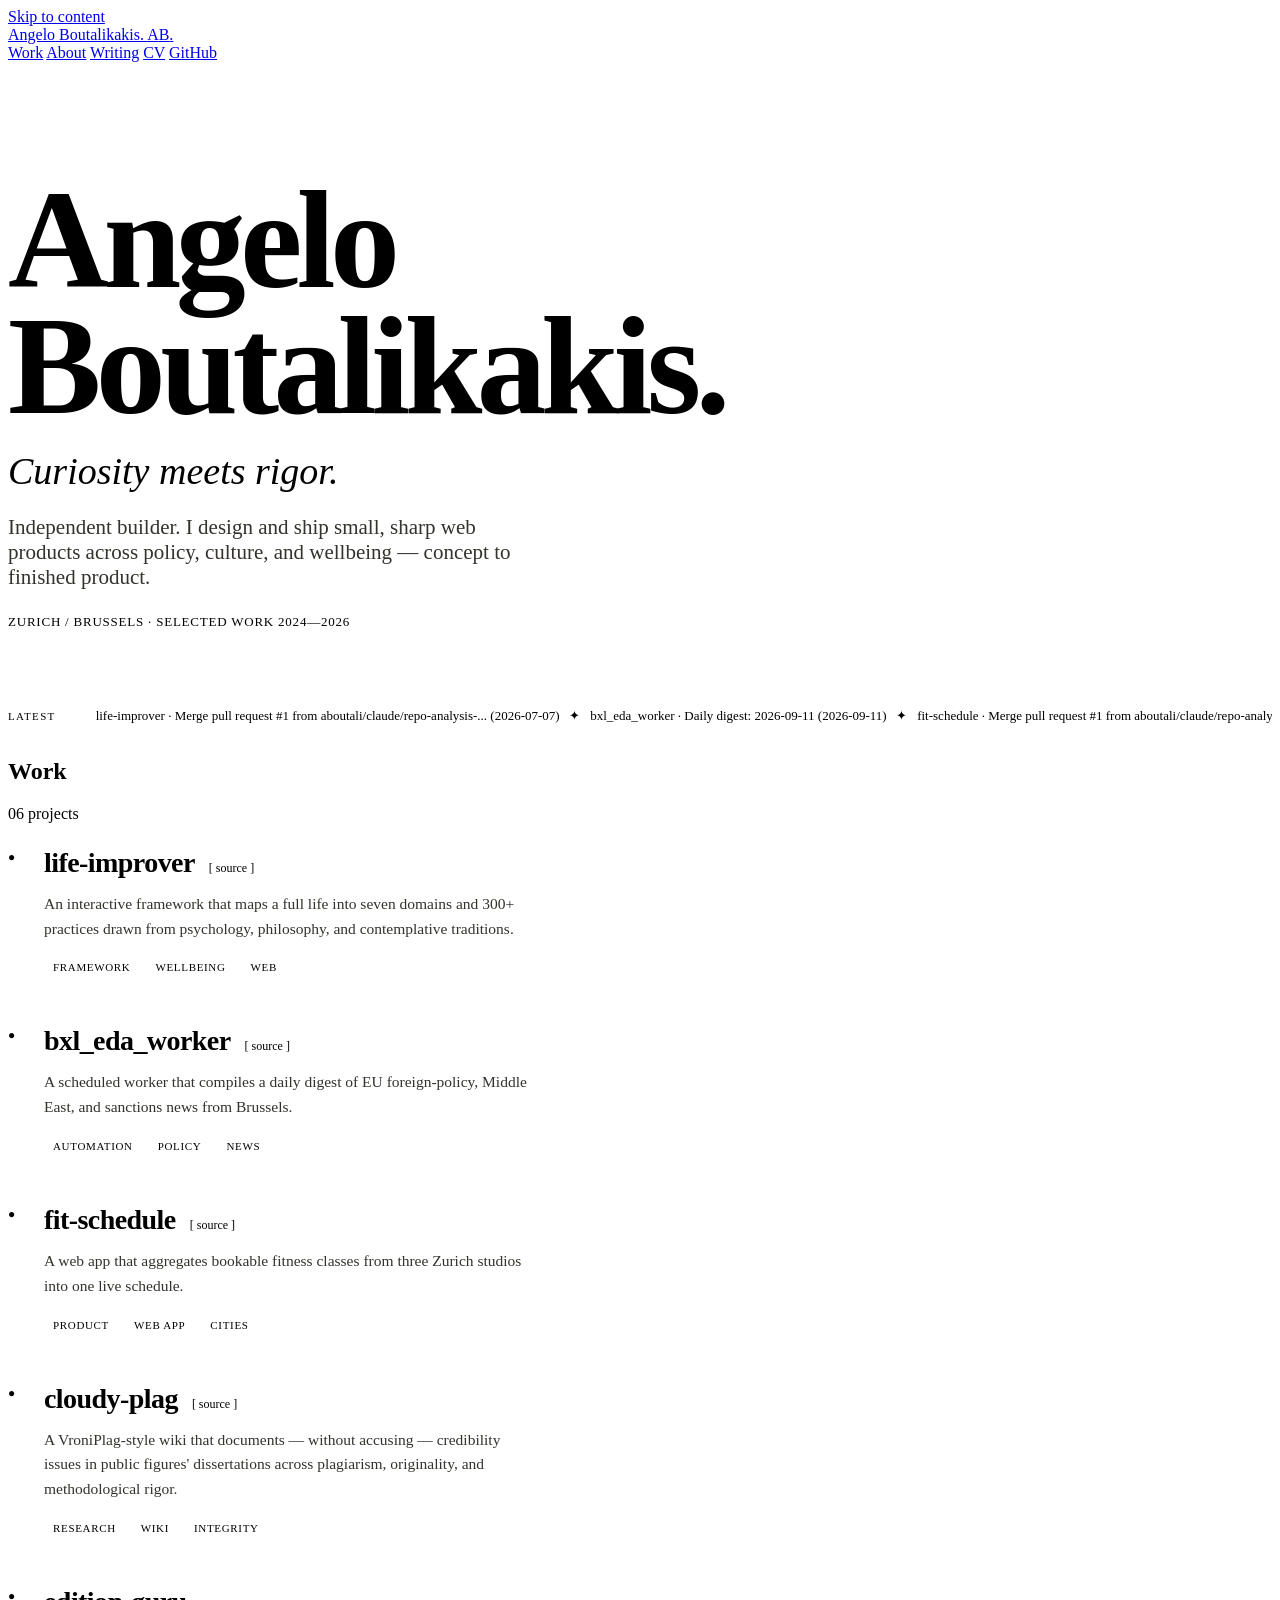
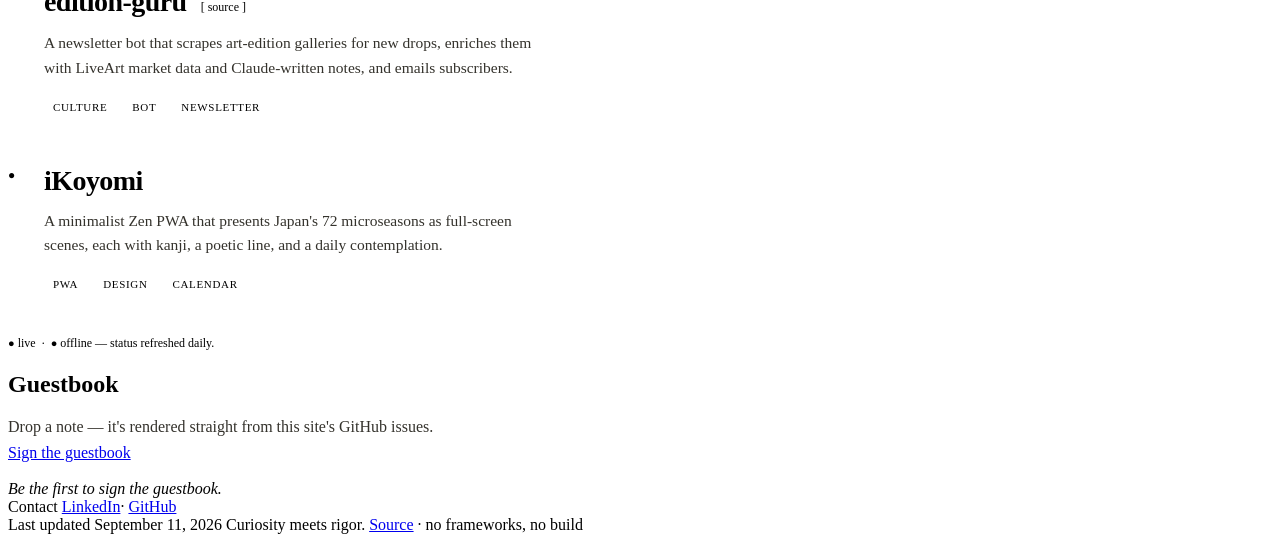
==== index.html @ 3f64f79b "Refresh index (status, activity, guestbook)" ====
<!DOCTYPE html>
<html lang="en">
<head>
  <meta charset="utf-8">
  <meta name="viewport" content="width=device-width, initial-scale=1">
  <title>Angelo Boutalikakis — Curiosity meets rigor</title>
  <meta name="description" content="Angelo Boutalikakis — independent builder. Curiosity meets rigor: small, sharp web products across policy, culture, and wellbeing.">

  <!-- favicons / icons -->
  <link rel="icon" type="image/png" sizes="32x32" href="/brand/assets/favicon-32.png">
  <link rel="icon" type="image/png" sizes="16x16" href="/brand/assets/favicon-16.png">
  <link rel="apple-touch-icon" sizes="180x180" href="/brand/assets/apple-touch-icon.png">

  <!-- social card -->
  <meta property="og:type" content="website">
  <meta property="og:url" content="https://aboutali.github.io/">
  <meta property="og:title" content="Angelo Boutalikakis — Curiosity meets rigor">
  <meta property="og:description" content="Independent builder. Small, sharp web products across policy, culture, and wellbeing.">
  <meta property="og:image" content="https://aboutali.github.io/brand/assets/og-image.png">
  <meta name="twitter:card" content="summary_large_image">

  <!-- type: Archivo (Akzidenz-style grotesque) + Newsreader + JetBrains Mono -->
  <link rel="preconnect" href="https://fonts.googleapis.com">
  <link rel="preconnect" href="https://fonts.gstatic.com" crossorigin>
  <link href="https://fonts.googleapis.com/css2?family=Archivo:wght@400;500;600;700;800&family=Newsreader:ital,opsz,wght@0,6..72,400;1,6..72,400;1,6..72,500&family=JetBrains+Mono:wght@400;500&display=swap" rel="stylesheet">

  <link rel="stylesheet" href="assets/site.css">
  <style>
    /* ---- homepage-specific ---- */

    /* hero */
    .hero{padding:clamp(48px,9vw,120px) 0 clamp(36px,5vw,64px)}
    .hero .lockup{margin:0;font-weight:700;letter-spacing:-.04em;line-height:.9;
      font-size:clamp(46px,11vw,140px)}
    .hero .lockup .sur{color:var(--blue)} .hero .lockup .dot{color:var(--blue)}
    .hero .tagline{margin:22px 0 0;font-family:var(--serif);font-style:italic;
      font-size:clamp(22px,3.4vw,38px);color:var(--blue-deep);line-height:1.1}
    .hero .intro{margin:22px 0 0;max-width:48ch;font-size:clamp(17px,2vw,21px);color:#34322c}
    .hero .meta{margin:24px 0 0;font-family:var(--mono);font-size:13px;letter-spacing:.06em;
      text-transform:uppercase;color:var(--stone-soft)}

    /* activity ticker (scrolls horizontally; fade edges signal overflow) */
    .activity{border-block:1px solid var(--hair);padding:14px 0}
    .activity .inner{display:flex;align-items:baseline;gap:16px;max-width:var(--max);margin:0 auto;padding:0 var(--pad)}
    .activity .k{font-family:var(--mono);font-size:11px;letter-spacing:.12em;text-transform:uppercase;
      color:var(--blue-deep);flex:none}
    .ticker-wrap{position:relative;flex:1;min-width:0}
    .ticker-wrap::before,.ticker-wrap::after{content:"";position:absolute;top:0;bottom:0;width:34px;
      pointer-events:none;z-index:1}
    .ticker-wrap::before{left:0;background:linear-gradient(90deg,var(--paper),transparent)}
    .ticker-wrap::after{right:0;background:linear-gradient(270deg,var(--paper),transparent)}
    .activity .ticker{display:block;font-family:var(--mono);font-size:13px;color:var(--stone);
      white-space:nowrap;overflow-x:auto;scrollbar-width:none;padding:0 24px}
    .activity .ticker::-webkit-scrollbar{display:none}

    /* projects — whole row clickable (stretched link), hover feedback */
    .projects{list-style:none;margin:0;padding:0}
    .projects > li{position:relative;padding:24px 14px;margin:0 -14px;border-bottom:1px solid var(--hair);
      display:grid;grid-template-columns:22px 1fr;gap:4px 14px;align-items:start;
      border-radius:8px;transition:background .18s ease}
    .projects > li:hover{background:#fff}
    .projects .led{grid-row:1;font-size:12px;line-height:1.7}
    .led-up{color:var(--up)} .led-down{color:var(--down)} .led-unknown{color:var(--unknown)}
    .p-head{display:flex;align-items:baseline;gap:12px;flex-wrap:wrap}
    .p-head .name{font-size:clamp(20px,2.6vw,28px);font-weight:700;letter-spacing:-.02em;
      color:var(--ink);text-decoration:none}
    .p-head .name::after{content:"";position:absolute;inset:0;border-radius:8px}
    .projects > li:hover .name{color:var(--blue)}
    .p-head .src{position:relative;z-index:1;font-family:var(--mono);font-size:12px;
      color:var(--stone-soft);text-decoration:none;padding:4px 2px}
    .p-head .src:hover{color:var(--ink)}
    .projects p{grid-column:2;margin:8px 0 0;color:#34322c;max-width:64ch;font-size:15.5px;line-height:1.6}
    .tags{grid-column:2;margin-top:12px;display:flex;flex-wrap:wrap;gap:7px}
    .tags span{font-family:var(--mono);font-size:11px;text-transform:uppercase;letter-spacing:.06em;
      color:var(--stone);border:1px solid var(--hair);border-radius:3px;padding:4px 9px}
    .legend{margin-top:18px;font-family:var(--mono);font-size:12px;color:var(--stone-soft)}
    .legend .led-up,.legend .led-down{font-size:11px}

    /* guestbook */
    .guestbook .lead{margin:0 0 8px;color:#34322c;font-size:16px}
    .gb{margin-top:18px}
    .gb-entry{margin:0 0 16px;padding:14px 16px;border:1px solid var(--hair);border-radius:8px;
      background:#fff;font-size:15.5px;line-height:1.55}
    .gb-entry b{color:var(--ink)}
    .gb-date{font-family:var(--mono);font-size:12px;color:var(--stone-soft)}
    .gb-empty{margin:0;color:var(--stone-soft);font-style:italic}
  </style>
</head>
<body>

  <a class="skip" href="#main">Skip to content</a>

  <header class="topbar">
    <div class="wrap row">
      <a class="wm" href="/" aria-label="Angelo Boutalikakis — home">
        <span class="wm-full">Angelo<span class="sur"> Boutalikakis</span><span class="dot">.</span></span>
        <span class="wm-mini">A<span class="sur">B</span><span class="dot">.</span></span>
      </a>
      <nav class="topnav" aria-label="Site">
        <a href="#work" aria-current="page">Work</a>
        <a href="about/">About</a>
        <a href="writing/">Writing</a>
        <a href="cv/">CV</a>
        <a href="https://github.com/aboutali">GitHub</a>
      </nav>
    </div>
  </header>

  <main id="main">

    <section class="hero wrap">
      <h1 class="lockup">Angelo<br><span class="sur">Boutalikakis</span><span class="dot">.</span></h1>
      <p class="tagline">Curiosity meets rigor.</p>
      <p class="intro">Independent builder. I design and ship small, sharp web products across
        policy, culture, and wellbeing — concept to finished product.</p>
      <p class="meta">Zurich / Brussels · Selected work 2024—2026</p>
    </section>

    <!-- live activity: the Action rewrites between the markers -->
    <div class="activity">
      <div class="inner">
        <span class="k" id="activity-label">Latest</span>
        <div class="ticker-wrap">
          <span class="ticker" role="region" aria-labelledby="activity-label" tabindex="0"><!--ACTIVITY:BEGIN-->life-improver &middot; Merge pull request #1 from aboutali/claude/repo-analysis-... (2026-07-07) &nbsp;&nbsp;&#10022;&nbsp;&nbsp; bxl_eda_worker &middot; Daily digest: 2026-09-11 (2026-09-11) &nbsp;&nbsp;&#10022;&nbsp;&nbsp; fit-schedule &middot; Merge pull request #1 from aboutali/claude/repo-analysis-... (2026-07-07)<!--ACTIVITY:END--></span>
        </div>
      </div>
    </div>

    <section id="work" class="block wrap">
      <div class="sec-head"><h2>Work</h2><span class="count">06 projects</span></div>

      <!-- PROJECTS:BEGIN -- one <li> per project. To add one, copy a block and swap the
           repo slug (in BOTH the LED marker and the links) and the text. Keep the LED markers
           so the daily Action can light the status dot. -->
      <ul class="projects">

        <li>
          <!--LED:life-improver--><span class="led led-up" title="online">&#9679;</span><!--/LED-->
          <div class="p-head">
            <a class="name" href="https://aboutali.github.io/life-improver/">life-improver</a>
            <a class="src" href="https://github.com/aboutali/life-improver">[ source ]</a>
          </div>
          <p>An interactive framework that maps a full life into seven domains and 300+ practices
            drawn from psychology, philosophy, and contemplative traditions.</p>
          <div class="tags"><span>Framework</span><span>Wellbeing</span><span>Web</span></div>
        </li>

        <li>
          <!--LED:bxl_eda_worker--><span class="led led-up" title="online">&#9679;</span><!--/LED-->
          <div class="p-head">
            <a class="name" href="https://aboutali.github.io/bxl_eda_worker/">bxl_eda_worker</a>
            <a class="src" href="https://github.com/aboutali/bxl_eda_worker">[ source ]</a>
          </div>
          <p>A scheduled worker that compiles a daily digest of EU foreign-policy, Middle East,
            and sanctions news from Brussels.</p>
          <div class="tags"><span>Automation</span><span>Policy</span><span>News</span></div>
        </li>

        <li>
          <!--LED:fit-schedule--><span class="led led-down" title="offline">&#9679;</span><!--/LED-->
          <div class="p-head">
            <a class="name" href="https://aboutali.github.io/fit-schedule/">fit-schedule</a>
            <a class="src" href="https://github.com/aboutali/fit-schedule">[ source ]</a>
          </div>
          <p>A web app that aggregates bookable fitness classes from three Zurich studios into one
            live schedule.</p>
          <div class="tags"><span>Product</span><span>Web App</span><span>Cities</span></div>
        </li>

        <li>
          <!--LED:cloudy-plag--><span class="led led-down" title="offline">&#9679;</span><!--/LED-->
          <div class="p-head">
            <a class="name" href="https://aboutali.github.io/cloudy-plag/">cloudy-plag</a>
            <a class="src" href="https://github.com/aboutali/cloudy-plag">[ source ]</a>
          </div>
          <p>A VroniPlag-style wiki that documents &mdash; without accusing &mdash; credibility
            issues in public figures' dissertations across plagiarism, originality, and
            methodological rigor.</p>
          <div class="tags"><span>Research</span><span>Wiki</span><span>Integrity</span></div>
        </li>

        <li>
          <!--LED:edition-guru--><span class="led led-down" title="offline">&#9679;</span><!--/LED-->
          <div class="p-head">
            <a class="name" href="https://aboutali.github.io/edition-guru/">edition-guru</a>
            <a class="src" href="https://github.com/aboutali/edition-guru">[ source ]</a>
          </div>
          <p>A newsletter bot that scrapes art-edition galleries for new drops, enriches them with
            LiveArt market data and Claude-written notes, and emails subscribers.</p>
          <div class="tags"><span>Culture</span><span>Bot</span><span>Newsletter</span></div>
        </li>

        <li>
          <!--LED:iKoyomi--><span class="led led-up" title="online">&#9679;</span><!--/LED-->
          <div class="p-head">
            <a class="name" href="https://ikoyomi.netlify.app/">iKoyomi</a>
          </div>
          <p>A minimalist Zen PWA that presents Japan's 72 microseasons as full-screen scenes,
            each with kanji, a poetic line, and a daily contemplation.</p>
          <div class="tags"><span>PWA</span><span>Design</span><span>Calendar</span></div>
        </li>

      </ul>
      <!-- PROJECTS:END -->
      <p class="legend"><span class="led led-up">&#9679;</span> live &nbsp;·&nbsp;
        <span class="led led-down">&#9679;</span> offline — status refreshed daily.</p>
    </section>

    <section id="guestbook" class="block wrap guestbook">
      <div class="sec-head"><h2>Guestbook</h2></div>
      <p class="lead">Drop a note — it's rendered straight from this site's GitHub issues.</p>
      <a class="btn" href="https://github.com/aboutali/aboutali.github.io/issues/new?labels=guestbook&title=A+note+for+Angelo">Sign the guestbook</a>
      <div class="gb">
<!--GUESTBOOK:BEGIN-->
<p class="gb-empty">Be the first to sign the guestbook.</p>
<!--GUESTBOOK:END-->
      </div>
    </section>

  </main>

  <footer>
    <div class="wrap">
      <!-- TODO: add email when ready -->
      <div class="f-contact">
        <span class="f-k">Contact</span>
        <a href="https://www.linkedin.com/in/angelo-boutalikakis/">LinkedIn</a><span class="sep">·</span>
        <a href="https://github.com/aboutali">GitHub</a>
      </div>
      <div class="row">
        <span>Last updated <!--UPDATED:BEGIN-->September 11, 2026<!--UPDATED:END--></span>
        <span class="tag">Curiosity meets rigor.</span>
        <span><a href="https://github.com/aboutali/aboutali.github.io">Source</a> · no frameworks, no build</span>
      </div>
    </div>
  </footer>

</body>
</html>
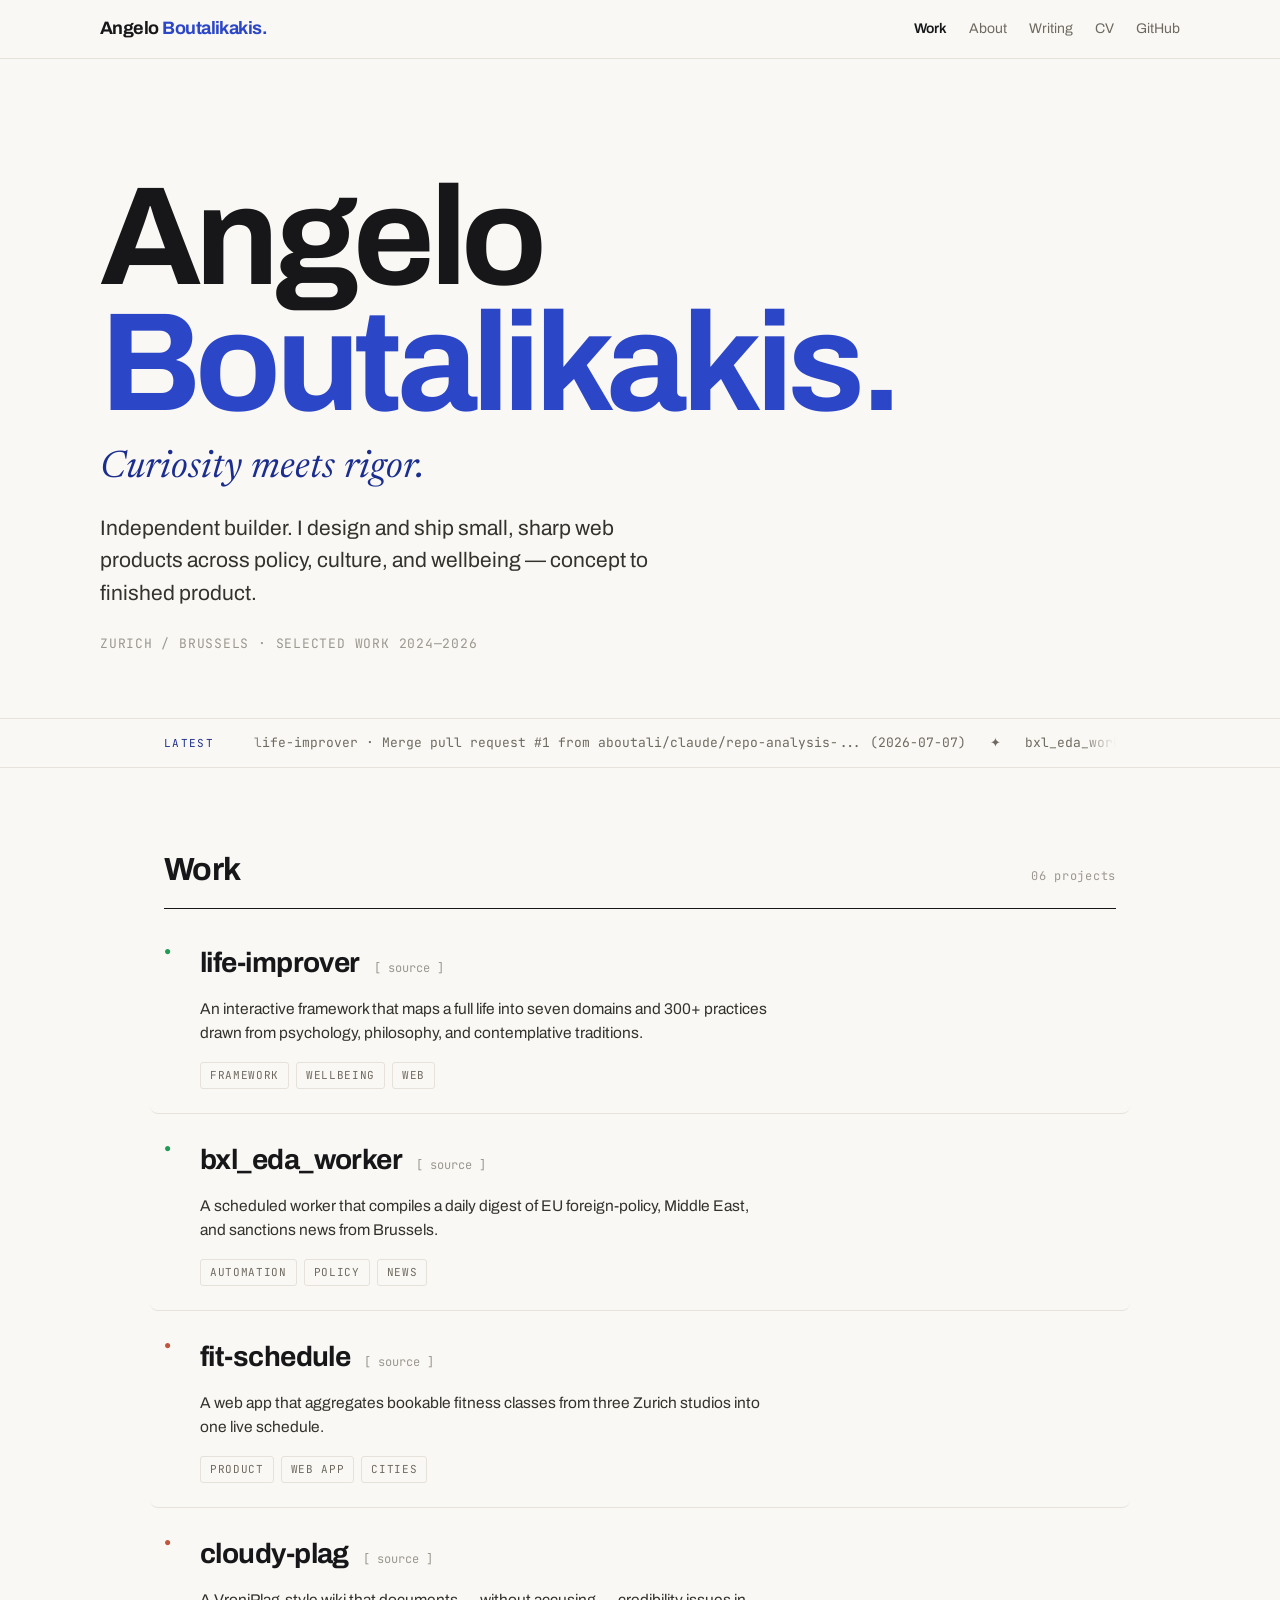
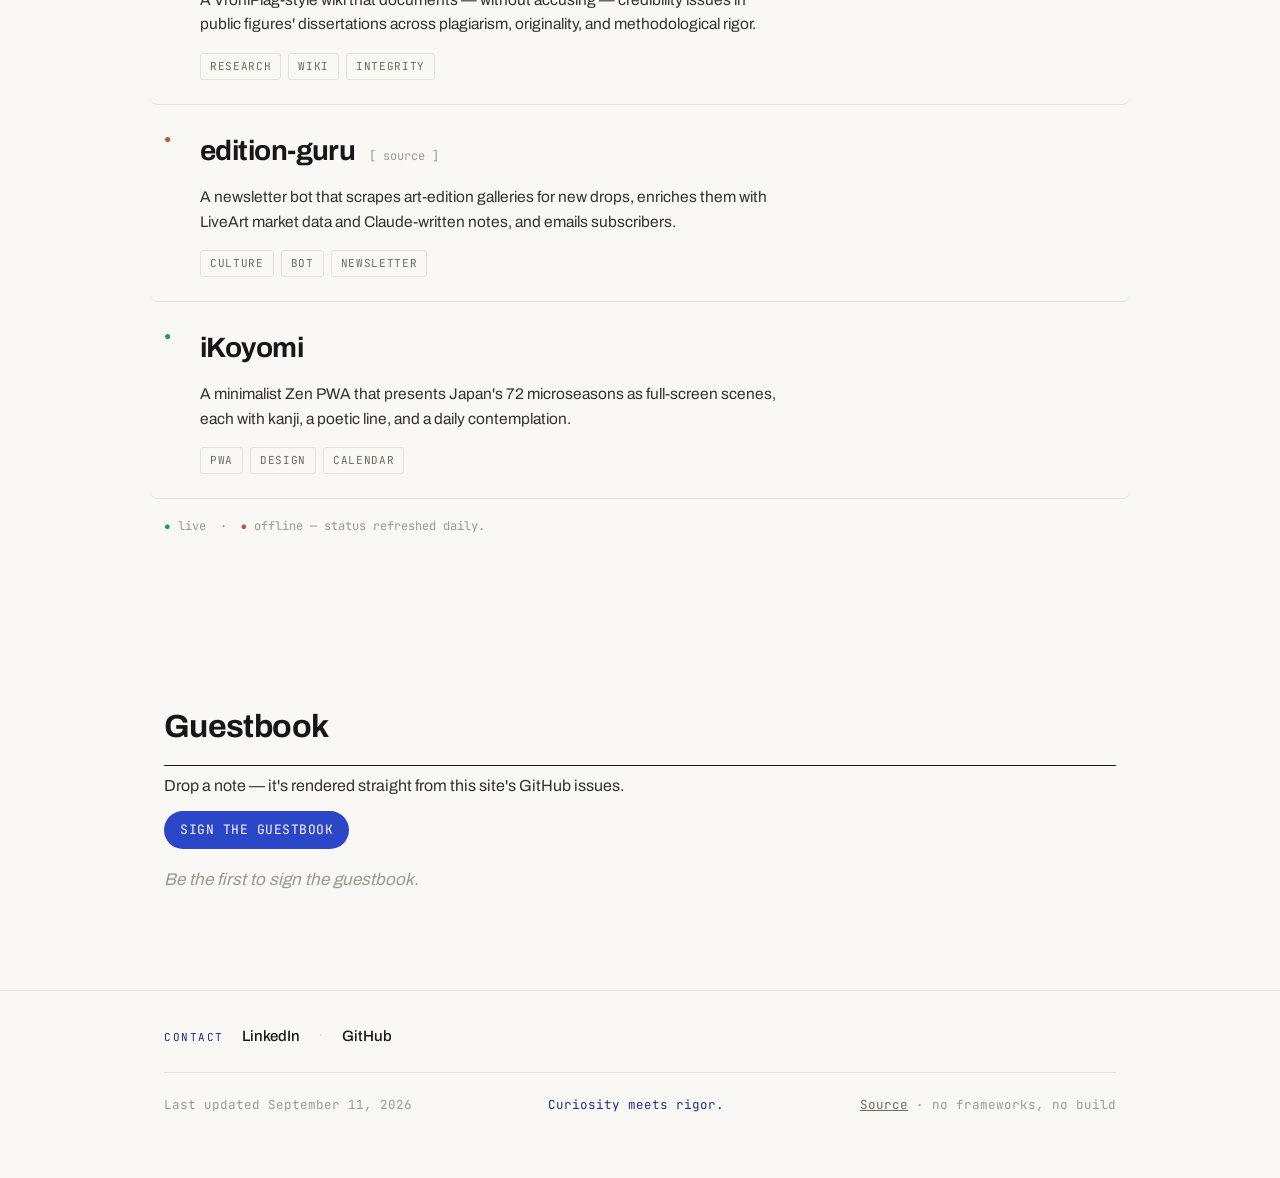
==== commit b679d77d: "Self-host Archivo, Newsreader, and JetBrains Mono fonts Drop the Google Fonts dependency: download l" ====
--- a/index.html
+++ b/index.html
@@ -18,11 +18,10 @@
   <meta property="og:description" content="Independent builder. Small, sharp web products across policy, culture, and wellbeing.">
   <meta property="og:image" content="https://aboutali.github.io/brand/assets/og-image.png">
   <meta name="twitter:card" content="summary_large_image">
-
-  <!-- type: Archivo (Akzidenz-style grotesque) + Newsreader + JetBrains Mono -->
-  <link rel="preconnect" href="https://fonts.googleapis.com">
-  <link rel="preconnect" href="https://fonts.gstatic.com" crossorigin>
-  <link href="https://fonts.googleapis.com/css2?family=Archivo:wght@400;500;600;700;800&family=Newsreader:ital,opsz,wght@0,6..72,400;1,6..72,400;1,6..72,500&family=JetBrains+Mono:wght@400;500&display=swap" rel="stylesheet">
+  <link rel="canonical" href="https://aboutali.github.io/">
+
+  <!-- type: Archivo (Akzidenz-style grotesque) + Newsreader + JetBrains Mono — self-hosted, assets/fonts/ -->
+  <link rel="preload" href="/assets/fonts/archivo-latin-var.woff2" as="font" type="font/woff2" crossorigin>
 
   <link rel="stylesheet" href="assets/site.css">
   <style>
@@ -85,6 +84,9 @@
     .gb-date{font-family:var(--mono);font-size:12px;color:var(--stone-soft)}
     .gb-empty{margin:0;color:var(--stone-soft);font-style:italic}
   </style>
+  <script type="application/ld+json">
+  {"@context":"https://schema.org","@type":"Person","name":"Angelo Boutalikakis","url":"https://aboutali.github.io/","jobTitle":"Independent builder","sameAs":["https://github.com/aboutali","https://www.linkedin.com/in/angelo-boutalikakis/"]}
+  </script>
 </head>
 <body>
 
--- a/assets/site.css
+++ b/assets/site.css
@@ -0,0 +1,119 @@
+/* Angelo Boutalikakis — shared brand styles (v3 identity)
+   Tokens + chrome (topbar, footer, sections) used by every page.
+   Page-specific rules live inline in each page's <head>. */
+
+/* self-hosted fonts (latin subset, OFL) — see assets/fonts/LICENSE-NOTE.md */
+@font-face{
+  font-family:"Archivo";
+  font-style:normal;
+  font-weight:100 900;
+  font-display:swap;
+  src:url("fonts/archivo-latin-var.woff2") format("woff2");
+  unicode-range:U+0000-00FF,U+0131,U+0152-0153,U+02BB-02BC,U+02C6,U+02DA,U+02DC,U+0304,U+0308,U+0329,U+2000-206F,U+20AC,U+2122,U+2191,U+2193,U+2212,U+2215,U+FEFF,U+FFFD;
+}
+@font-face{
+  font-family:"Newsreader";
+  font-style:normal;
+  font-weight:400;
+  font-display:swap;
+  src:url("fonts/newsreader-regular-latin-var.woff2") format("woff2");
+  unicode-range:U+0000-00FF,U+0131,U+0152-0153,U+02BB-02BC,U+02C6,U+02DA,U+02DC,U+0304,U+0308,U+0329,U+2000-206F,U+20AC,U+2122,U+2191,U+2193,U+2212,U+2215,U+FEFF,U+FFFD;
+}
+@font-face{
+  font-family:"Newsreader";
+  font-style:italic;
+  font-weight:200 800;
+  font-display:swap;
+  src:url("fonts/newsreader-italic-latin-var.woff2") format("woff2");
+  unicode-range:U+0000-00FF,U+0131,U+0152-0153,U+02BB-02BC,U+02C6,U+02DA,U+02DC,U+0304,U+0308,U+0329,U+2000-206F,U+20AC,U+2122,U+2191,U+2193,U+2212,U+2215,U+FEFF,U+FFFD;
+}
+@font-face{
+  font-family:"JetBrains Mono";
+  font-style:normal;
+  font-weight:400 800;
+  font-display:swap;
+  src:url("fonts/jetbrains-mono-latin-var.woff2") format("woff2");
+  unicode-range:U+0000-00FF,U+0131,U+0152-0153,U+02BB-02BC,U+02C6,U+02DA,U+02DC,U+0304,U+0308,U+0329,U+2000-206F,U+20AC,U+2122,U+2191,U+2193,U+2212,U+2215,U+FEFF,U+FFFD;
+}
+
+:root{
+  --ink:#17171A; --paper:#FAF8F4; --stone:#6E6A60; --stone-soft:#9B9890; --hair:#E6E2DA;
+  --blue:#2C46C8; --blue-deep:#1B2E8F;
+  --up:#1F9D57; --down:#C0563D; --unknown:#C9C5BB;
+  --sans:"Archivo","Helvetica Neue",Helvetica,Arial,sans-serif;
+  --serif:"Newsreader",Georgia,"Times New Roman",serif;
+  --mono:"JetBrains Mono","SFMono-Regular","Courier New",monospace;
+  --pad:clamp(22px,5vw,80px);
+  --max:1080px;
+}
+*{box-sizing:border-box}
+html{-webkit-font-smoothing:antialiased;scroll-behavior:smooth}
+body{margin:0;background:var(--paper);color:var(--ink);font-family:var(--sans);line-height:1.55;font-size:17px}
+a{color:var(--blue-deep)}
+.wrap{max-width:var(--max);margin:0 auto;padding:0 var(--pad)}
+
+/* accessibility */
+:focus-visible{outline:2px solid var(--blue);outline-offset:3px;border-radius:2px}
+[id]{scroll-margin-top:70px}
+.skip{position:absolute;left:-9999px;top:0;z-index:20;background:var(--blue);color:var(--paper);
+  padding:10px 16px;font-family:var(--mono);font-size:13px;text-decoration:none}
+.skip:focus{left:0}
+
+/* top bar */
+.topbar{position:sticky;top:0;z-index:5;background:rgba(250,248,244,.86);backdrop-filter:blur(8px);
+  border-bottom:1px solid var(--hair)}
+.topbar .row{display:flex;justify-content:space-between;align-items:center;gap:14px;padding:15px 0}
+.wm{font-weight:700;letter-spacing:-.03em;font-size:18px;text-decoration:none;color:var(--ink);flex:none}
+.wm .sur{color:var(--blue)} .wm .dot{color:var(--blue)}
+.wm .wm-mini{display:none}
+.topnav{display:flex;flex-wrap:nowrap;white-space:nowrap}
+.topnav a{margin-left:22px;font-size:14px;color:var(--stone);text-decoration:none}
+.topnav a:hover{color:var(--ink)}
+.topnav a[aria-current="page"]{color:var(--ink);font-weight:600}
+@media(max-width:640px){
+  .wm .wm-full{display:none}
+  .wm .wm-mini{display:inline}
+  .topnav a{margin-left:14px;font-size:13px}
+}
+
+/* section frame */
+section.block{padding-block:clamp(44px,6vw,80px)}
+.sec-head{display:flex;align-items:baseline;justify-content:space-between;gap:16px;
+  border-bottom:1px solid var(--ink);padding-bottom:14px;margin-bottom:8px}
+.sec-head h2{margin:0;font-size:clamp(22px,3vw,32px);font-weight:700;letter-spacing:-.02em}
+.sec-head .count{font-family:var(--mono);font-size:12px;color:var(--stone-soft);letter-spacing:.06em}
+
+/* subpage header + prose */
+.page-head{padding:clamp(44px,7vw,88px) 0 clamp(20px,3vw,36px)}
+.page-head .kicker{font-family:var(--mono);font-size:12px;letter-spacing:.16em;
+  text-transform:uppercase;color:var(--blue-deep)}
+.page-head h1{margin:12px 0 0;font-size:clamp(34px,6vw,64px);font-weight:700;
+  letter-spacing:-.03em;line-height:.95}
+.page-head .lede{margin:18px 0 0;max-width:56ch;font-size:clamp(16.5px,2vw,19px);color:#34322c}
+.prose{max-width:68ch}
+.prose p{margin:0 0 1.15em;color:#2c2a24;line-height:1.7}
+.prose h2{margin:1.8em 0 .5em;font-size:clamp(19px,2.4vw,24px);font-weight:700;letter-spacing:-.015em}
+.prose ul{margin:0 0 1.15em;padding-left:22px}
+.prose li{margin-bottom:.45em;color:#2c2a24}
+.prose .aside{font-family:var(--serif);font-style:italic;color:var(--blue-deep)}
+
+/* button */
+.btn{display:inline-block;margin-top:4px;font-family:var(--mono);font-size:13px;letter-spacing:.04em;
+  text-transform:uppercase;color:var(--paper);background:var(--blue);text-decoration:none;
+  border:0;border-radius:999px;padding:9px 16px;cursor:pointer}
+.btn:hover{background:var(--blue-deep)}
+
+/* footer (with contact row) */
+footer{border-top:1px solid var(--hair);padding:32px 0 64px;margin-top:20px}
+.f-contact{display:flex;flex-wrap:wrap;align-items:baseline;gap:10px 18px;padding-bottom:22px;
+  margin-bottom:22px;border-bottom:1px solid var(--hair)}
+.f-contact .f-k{font-family:var(--mono);font-size:11px;letter-spacing:.14em;
+  text-transform:uppercase;color:var(--blue-deep)}
+.f-contact a{color:var(--ink);text-decoration:none;font-size:15px;font-weight:500}
+.f-contact a:hover{color:var(--blue)}
+.f-contact .sep{color:var(--hair)}
+footer .row{display:flex;justify-content:space-between;gap:18px;flex-wrap:wrap;
+  font-family:var(--mono);font-size:12.5px;color:var(--stone-soft)}
+footer .row a{color:var(--stone)}
+footer .row a:hover{color:var(--ink)}
+footer .tag{font-style:normal;color:var(--blue-deep)}
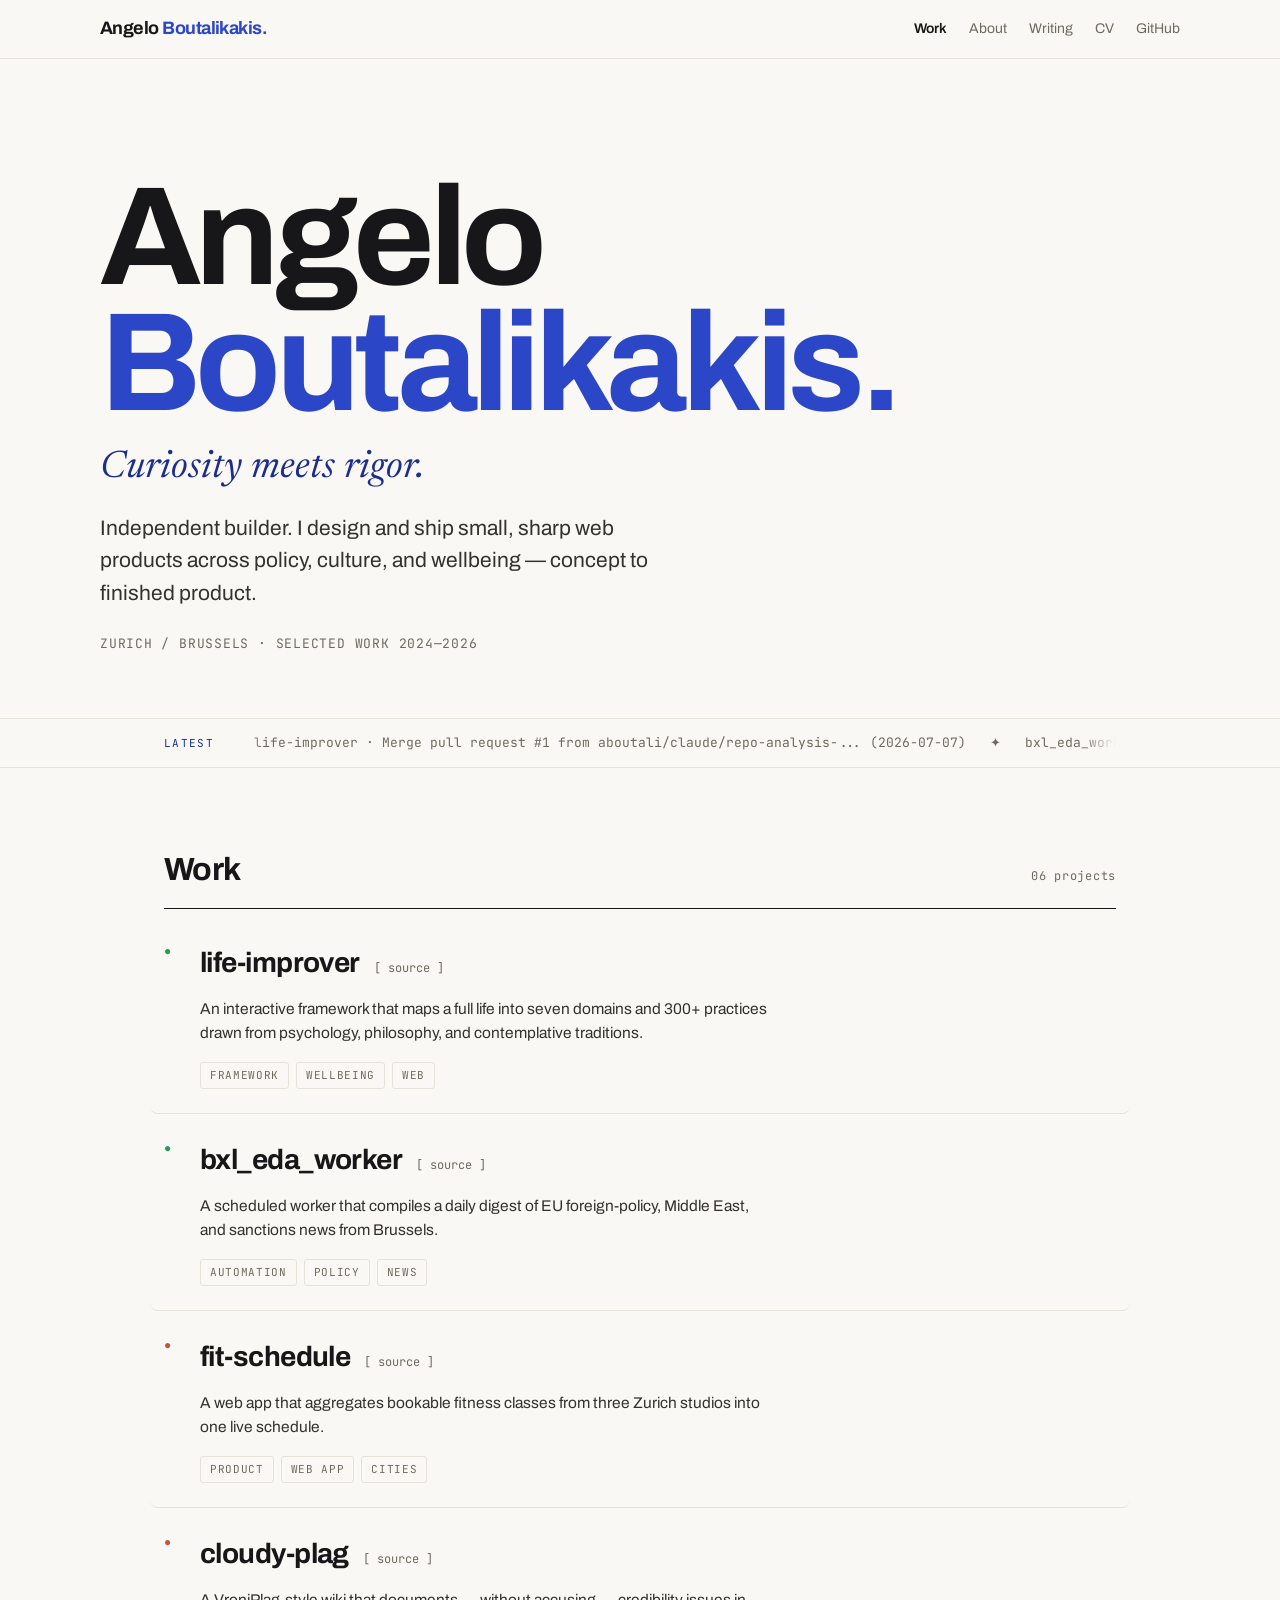
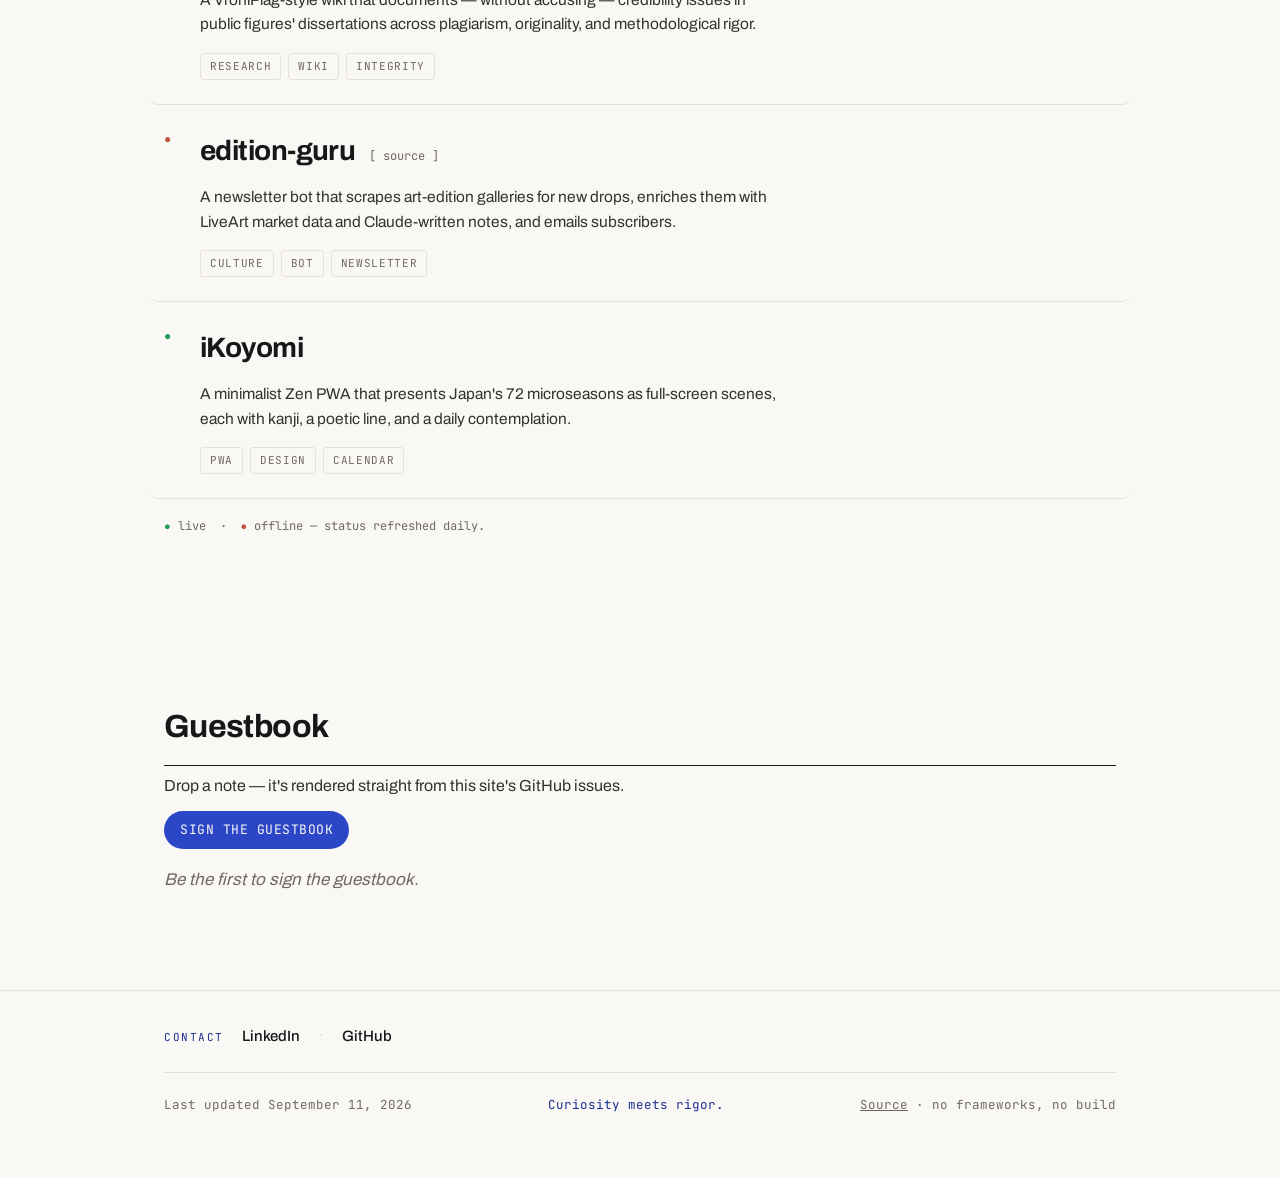
==== commit 4bbdd013: "Accessibility pass to WCAG 2.2 AA (plan 04) - Add prefers-reduced-motion guard (scroll-behavior + tr" ====
--- a/index.html
+++ b/index.html
@@ -36,7 +36,7 @@
       font-size:clamp(22px,3.4vw,38px);color:var(--blue-deep);line-height:1.1}
     .hero .intro{margin:22px 0 0;max-width:48ch;font-size:clamp(17px,2vw,21px);color:#34322c}
     .hero .meta{margin:24px 0 0;font-family:var(--mono);font-size:13px;letter-spacing:.06em;
-      text-transform:uppercase;color:var(--stone-soft)}
+      text-transform:uppercase;color:var(--stone)}
 
     /* activity ticker (scrolls horizontally; fade edges signal overflow) */
     .activity{border-block:1px solid var(--hair);padding:14px 0}
@@ -66,13 +66,13 @@
     .p-head .name::after{content:"";position:absolute;inset:0;border-radius:8px}
     .projects > li:hover .name{color:var(--blue)}
     .p-head .src{position:relative;z-index:1;font-family:var(--mono);font-size:12px;
-      color:var(--stone-soft);text-decoration:none;padding:4px 2px}
+      color:var(--stone);text-decoration:none;padding:4px 2px}
     .p-head .src:hover{color:var(--ink)}
     .projects p{grid-column:2;margin:8px 0 0;color:#34322c;max-width:64ch;font-size:15.5px;line-height:1.6}
     .tags{grid-column:2;margin-top:12px;display:flex;flex-wrap:wrap;gap:7px}
     .tags span{font-family:var(--mono);font-size:11px;text-transform:uppercase;letter-spacing:.06em;
       color:var(--stone);border:1px solid var(--hair);border-radius:3px;padding:4px 9px}
-    .legend{margin-top:18px;font-family:var(--mono);font-size:12px;color:var(--stone-soft)}
+    .legend{margin-top:18px;font-family:var(--mono);font-size:12px;color:var(--stone)}
     .legend .led-up,.legend .led-down{font-size:11px}
 
     /* guestbook */
@@ -81,8 +81,8 @@
     .gb-entry{margin:0 0 16px;padding:14px 16px;border:1px solid var(--hair);border-radius:8px;
       background:#fff;font-size:15.5px;line-height:1.55}
     .gb-entry b{color:var(--ink)}
-    .gb-date{font-family:var(--mono);font-size:12px;color:var(--stone-soft)}
-    .gb-empty{margin:0;color:var(--stone-soft);font-style:italic}
+    .gb-date{font-family:var(--mono);font-size:12px;color:var(--stone)}
+    .gb-empty{margin:0;color:var(--stone);font-style:italic}
   </style>
   <script type="application/ld+json">
   {"@context":"https://schema.org","@type":"Person","name":"Angelo Boutalikakis","url":"https://aboutali.github.io/","jobTitle":"Independent builder","sameAs":["https://github.com/aboutali","https://www.linkedin.com/in/angelo-boutalikakis/"]}
@@ -108,7 +108,7 @@
     </div>
   </header>
 
-  <main id="main">
+  <main id="main" tabindex="-1">
 
     <section class="hero wrap">
       <h1 class="lockup">Angelo<br><span class="sur">Boutalikakis</span><span class="dot">.</span></h1>
@@ -123,7 +123,7 @@
       <div class="inner">
         <span class="k" id="activity-label">Latest</span>
         <div class="ticker-wrap">
-          <span class="ticker" role="region" aria-labelledby="activity-label" tabindex="0"><!--ACTIVITY:BEGIN-->life-improver &middot; Merge pull request #1 from aboutali/claude/repo-analysis-... (2026-07-07) &nbsp;&nbsp;&#10022;&nbsp;&nbsp; bxl_eda_worker &middot; Daily digest: 2026-09-11 (2026-09-11) &nbsp;&nbsp;&#10022;&nbsp;&nbsp; fit-schedule &middot; Merge pull request #1 from aboutali/claude/repo-analysis-... (2026-07-07)<!--ACTIVITY:END--></span>
+          <span class="ticker" role="region" aria-label="Latest commits" tabindex="0"><!--ACTIVITY:BEGIN-->life-improver &middot; Merge pull request #1 from aboutali/claude/repo-analysis-... (2026-07-07) &nbsp;&nbsp;&#10022;&nbsp;&nbsp; bxl_eda_worker &middot; Daily digest: 2026-09-11 (2026-09-11) &nbsp;&nbsp;&#10022;&nbsp;&nbsp; fit-schedule &middot; Merge pull request #1 from aboutali/claude/repo-analysis-... (2026-07-07)<!--ACTIVITY:END--></span>
         </div>
       </div>
     </div>
@@ -137,7 +137,7 @@
       <ul class="projects">
 
         <li>
-          <!--LED:life-improver--><span class="led led-up" title="online">&#9679;</span><!--/LED-->
+          <!--LED:life-improver--><span class="led led-up" title="online" role="img" aria-label="online">&#9679;</span><!--/LED-->
           <div class="p-head">
             <a class="name" href="https://aboutali.github.io/life-improver/">life-improver</a>
             <a class="src" href="https://github.com/aboutali/life-improver">[ source ]</a>
@@ -148,7 +148,7 @@
         </li>
 
         <li>
-          <!--LED:bxl_eda_worker--><span class="led led-up" title="online">&#9679;</span><!--/LED-->
+          <!--LED:bxl_eda_worker--><span class="led led-up" title="online" role="img" aria-label="online">&#9679;</span><!--/LED-->
           <div class="p-head">
             <a class="name" href="https://aboutali.github.io/bxl_eda_worker/">bxl_eda_worker</a>
             <a class="src" href="https://github.com/aboutali/bxl_eda_worker">[ source ]</a>
@@ -159,7 +159,7 @@
         </li>
 
         <li>
-          <!--LED:fit-schedule--><span class="led led-down" title="offline">&#9679;</span><!--/LED-->
+          <!--LED:fit-schedule--><span class="led led-down" title="offline" role="img" aria-label="offline">&#9679;</span><!--/LED-->
           <div class="p-head">
             <a class="name" href="https://aboutali.github.io/fit-schedule/">fit-schedule</a>
             <a class="src" href="https://github.com/aboutali/fit-schedule">[ source ]</a>
@@ -170,7 +170,7 @@
         </li>
 
         <li>
-          <!--LED:cloudy-plag--><span class="led led-down" title="offline">&#9679;</span><!--/LED-->
+          <!--LED:cloudy-plag--><span class="led led-down" title="offline" role="img" aria-label="offline">&#9679;</span><!--/LED-->
           <div class="p-head">
             <a class="name" href="https://aboutali.github.io/cloudy-plag/">cloudy-plag</a>
             <a class="src" href="https://github.com/aboutali/cloudy-plag">[ source ]</a>
@@ -182,7 +182,7 @@
         </li>
 
         <li>
-          <!--LED:edition-guru--><span class="led led-down" title="offline">&#9679;</span><!--/LED-->
+          <!--LED:edition-guru--><span class="led led-down" title="offline" role="img" aria-label="offline">&#9679;</span><!--/LED-->
           <div class="p-head">
             <a class="name" href="https://aboutali.github.io/edition-guru/">edition-guru</a>
             <a class="src" href="https://github.com/aboutali/edition-guru">[ source ]</a>
@@ -193,7 +193,7 @@
         </li>
 
         <li>
-          <!--LED:iKoyomi--><span class="led led-up" title="online">&#9679;</span><!--/LED-->
+          <!--LED:iKoyomi--><span class="led led-up" title="online" role="img" aria-label="online">&#9679;</span><!--/LED-->
           <div class="p-head">
             <a class="name" href="https://ikoyomi.netlify.app/">iKoyomi</a>
           </div>
@@ -204,8 +204,8 @@
 
       </ul>
       <!-- PROJECTS:END -->
-      <p class="legend"><span class="led led-up">&#9679;</span> live &nbsp;·&nbsp;
-        <span class="led led-down">&#9679;</span> offline — status refreshed daily.</p>
+      <p class="legend"><span class="led led-up" aria-hidden="true">&#9679;</span> live &nbsp;·&nbsp;
+        <span class="led led-down" aria-hidden="true">&#9679;</span> offline — status refreshed daily.</p>
     </section>
 
     <section id="guestbook" class="block wrap guestbook">
--- a/assets/site.css
+++ b/assets/site.css
@@ -48,6 +48,10 @@
 }
 *{box-sizing:border-box}
 html{-webkit-font-smoothing:antialiased;scroll-behavior:smooth}
+@media (prefers-reduced-motion: reduce){
+  html{scroll-behavior:auto}
+  *,*::before,*::after{transition-duration:.01ms !important;animation-duration:.01ms !important}
+}
 body{margin:0;background:var(--paper);color:var(--ink);font-family:var(--sans);line-height:1.55;font-size:17px}
 a{color:var(--blue-deep)}
 .wrap{max-width:var(--max);margin:0 auto;padding:0 var(--pad)}
@@ -81,7 +85,7 @@
 .sec-head{display:flex;align-items:baseline;justify-content:space-between;gap:16px;
   border-bottom:1px solid var(--ink);padding-bottom:14px;margin-bottom:8px}
 .sec-head h2{margin:0;font-size:clamp(22px,3vw,32px);font-weight:700;letter-spacing:-.02em}
-.sec-head .count{font-family:var(--mono);font-size:12px;color:var(--stone-soft);letter-spacing:.06em}
+.sec-head .count{font-family:var(--mono);font-size:12px;color:var(--stone);letter-spacing:.06em}
 
 /* subpage header + prose */
 .page-head{padding:clamp(44px,7vw,88px) 0 clamp(20px,3vw,36px)}
@@ -113,7 +117,7 @@
 .f-contact a:hover{color:var(--blue)}
 .f-contact .sep{color:var(--hair)}
 footer .row{display:flex;justify-content:space-between;gap:18px;flex-wrap:wrap;
-  font-family:var(--mono);font-size:12.5px;color:var(--stone-soft)}
+  font-family:var(--mono);font-size:12.5px;color:var(--stone)}
 footer .row a{color:var(--stone)}
 footer .row a:hover{color:var(--ink)}
 footer .tag{font-style:normal;color:var(--blue-deep)}
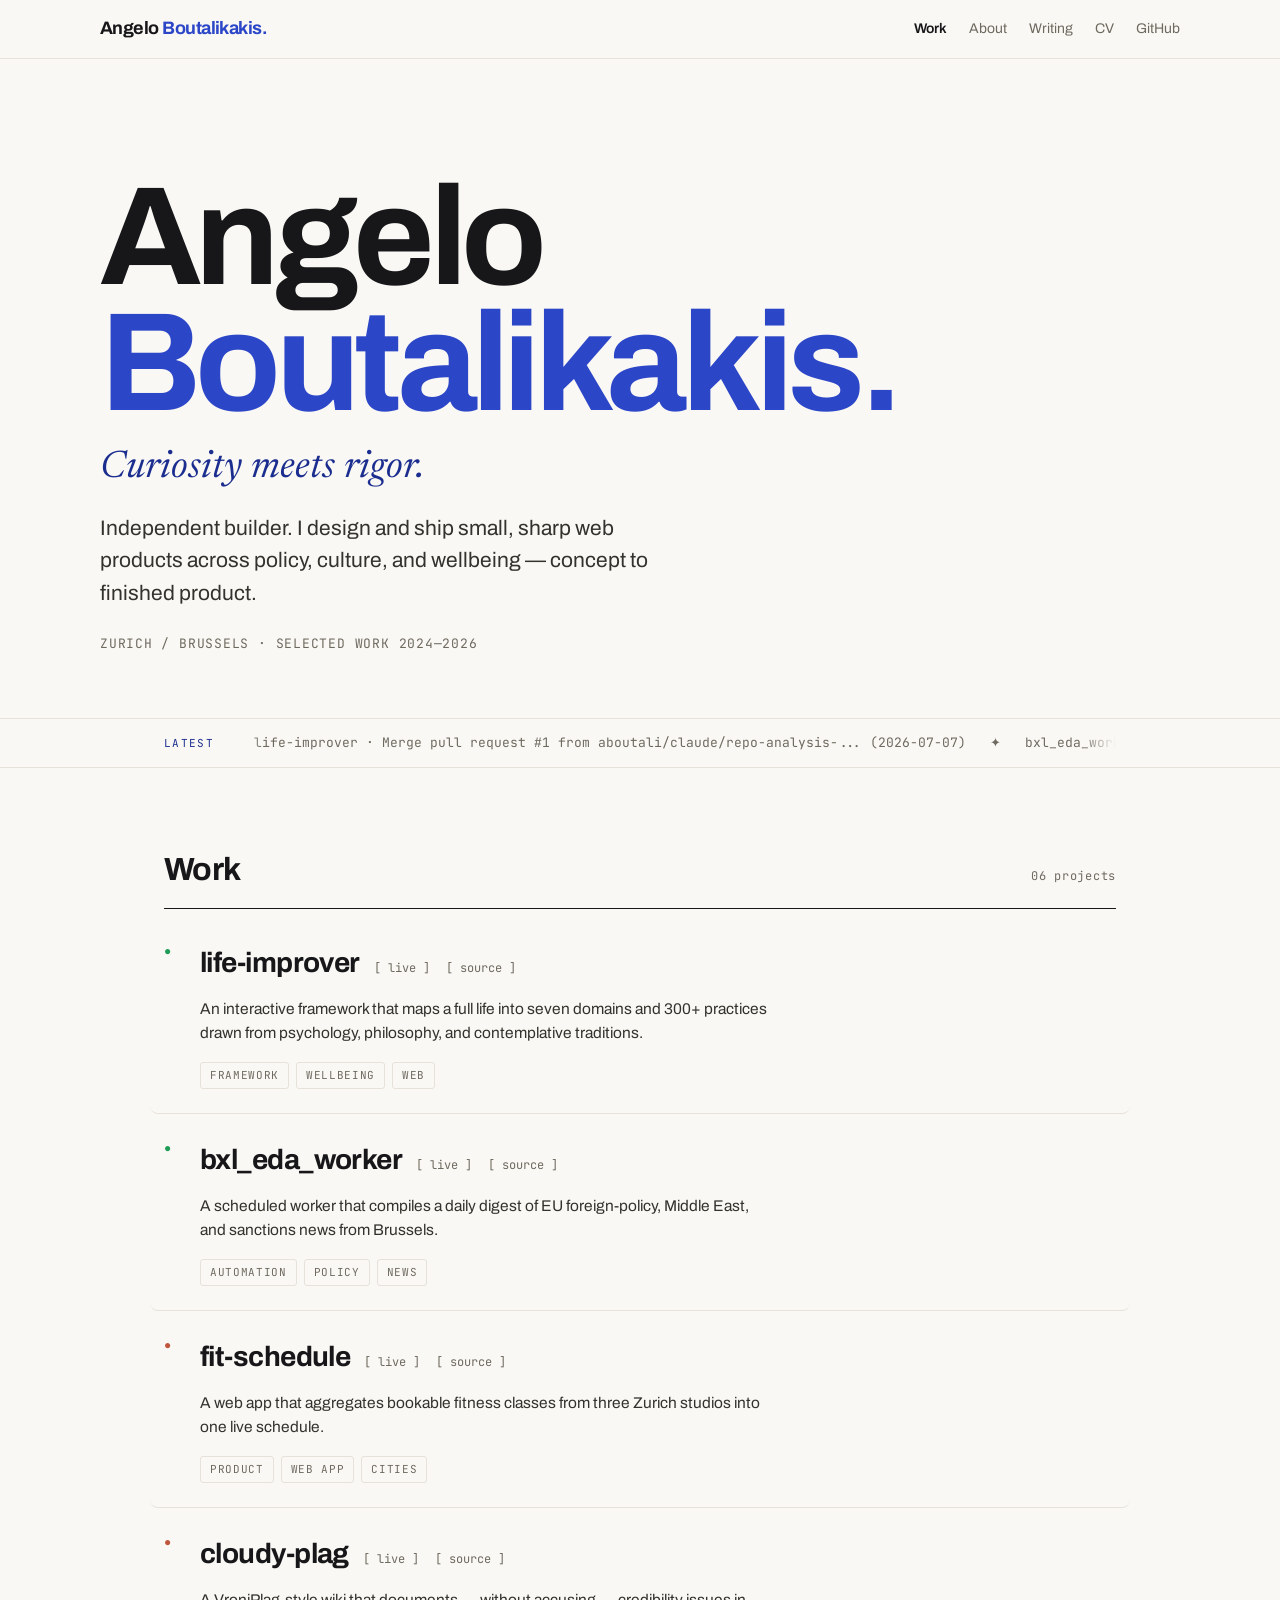
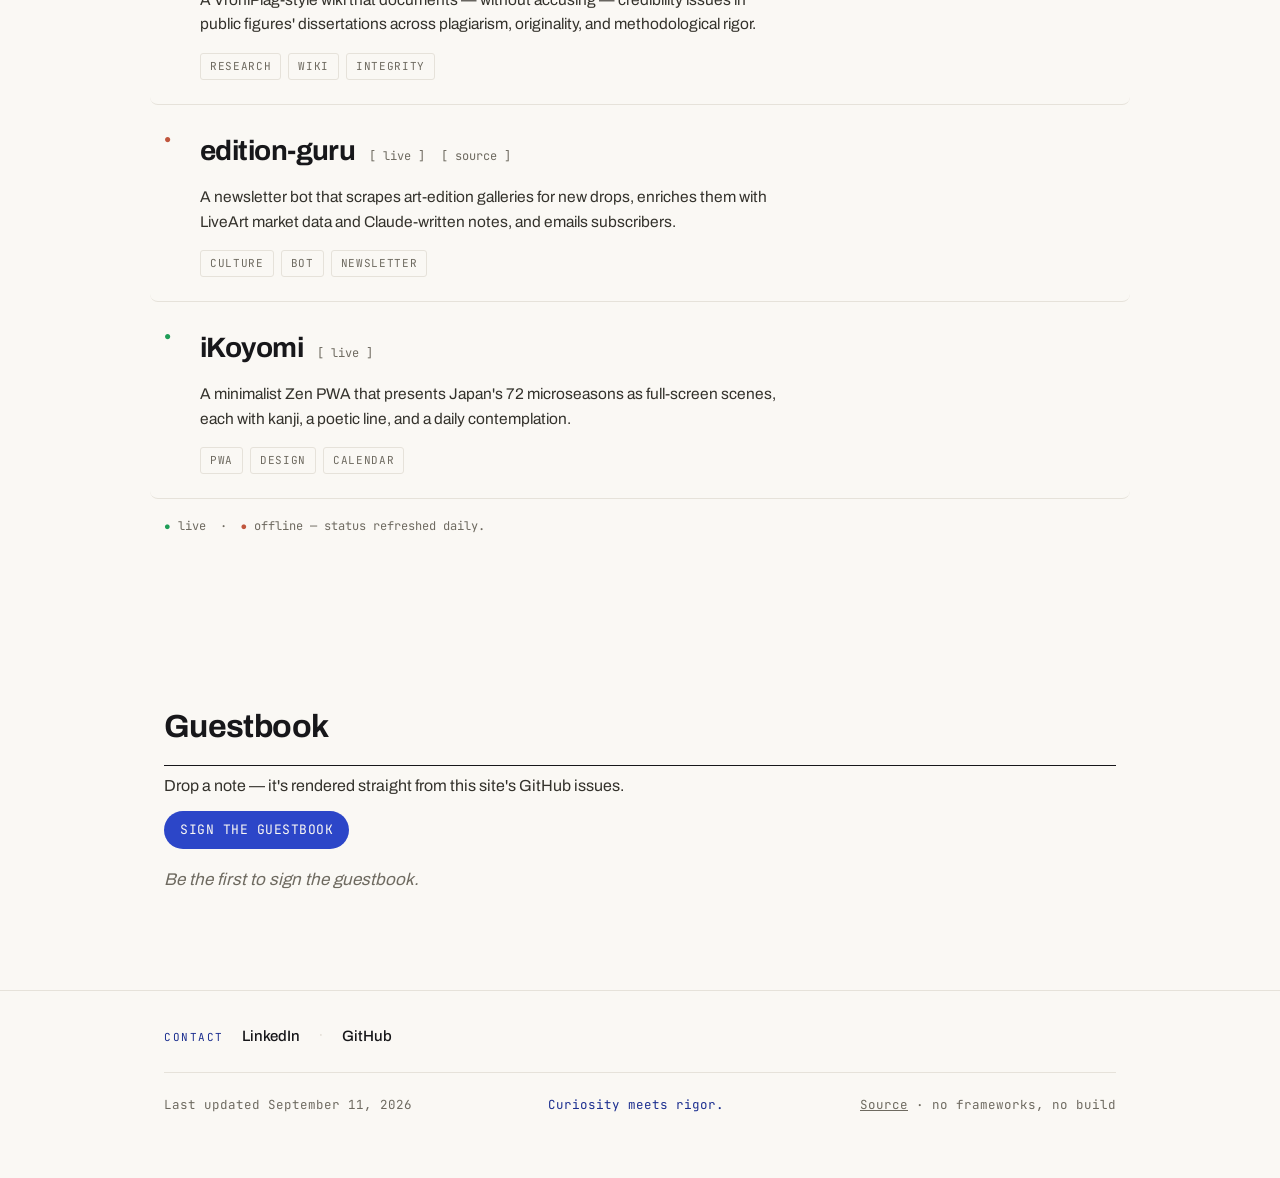
==== commit 3fb71ac8: "Add project case-study pages under work/<slug>/ (plan 05) Six case-study pages with real screenshots" ====
--- a/index.html
+++ b/index.html
@@ -139,7 +139,8 @@
         <li>
           <!--LED:life-improver--><span class="led led-up" title="online" role="img" aria-label="online">&#9679;</span><!--/LED-->
           <div class="p-head">
-            <a class="name" href="https://aboutali.github.io/life-improver/">life-improver</a>
+            <a class="name" href="work/life-improver/">life-improver</a>
+            <a class="src" href="https://aboutali.github.io/life-improver/">[ live ]</a>
             <a class="src" href="https://github.com/aboutali/life-improver">[ source ]</a>
           </div>
           <p>An interactive framework that maps a full life into seven domains and 300+ practices
@@ -150,7 +151,8 @@
         <li>
           <!--LED:bxl_eda_worker--><span class="led led-up" title="online" role="img" aria-label="online">&#9679;</span><!--/LED-->
           <div class="p-head">
-            <a class="name" href="https://aboutali.github.io/bxl_eda_worker/">bxl_eda_worker</a>
+            <a class="name" href="work/bxl_eda_worker/">bxl_eda_worker</a>
+            <a class="src" href="https://aboutali.github.io/bxl_eda_worker/">[ live ]</a>
             <a class="src" href="https://github.com/aboutali/bxl_eda_worker">[ source ]</a>
           </div>
           <p>A scheduled worker that compiles a daily digest of EU foreign-policy, Middle East,
@@ -161,7 +163,8 @@
         <li>
           <!--LED:fit-schedule--><span class="led led-down" title="offline" role="img" aria-label="offline">&#9679;</span><!--/LED-->
           <div class="p-head">
-            <a class="name" href="https://aboutali.github.io/fit-schedule/">fit-schedule</a>
+            <a class="name" href="work/fit-schedule/">fit-schedule</a>
+            <a class="src" href="https://aboutali.github.io/fit-schedule/">[ live ]</a>
             <a class="src" href="https://github.com/aboutali/fit-schedule">[ source ]</a>
           </div>
           <p>A web app that aggregates bookable fitness classes from three Zurich studios into one
@@ -172,7 +175,8 @@
         <li>
           <!--LED:cloudy-plag--><span class="led led-down" title="offline" role="img" aria-label="offline">&#9679;</span><!--/LED-->
           <div class="p-head">
-            <a class="name" href="https://aboutali.github.io/cloudy-plag/">cloudy-plag</a>
+            <a class="name" href="work/cloudy-plag/">cloudy-plag</a>
+            <a class="src" href="https://aboutali.github.io/cloudy-plag/">[ live ]</a>
             <a class="src" href="https://github.com/aboutali/cloudy-plag">[ source ]</a>
           </div>
           <p>A VroniPlag-style wiki that documents &mdash; without accusing &mdash; credibility
@@ -184,7 +188,8 @@
         <li>
           <!--LED:edition-guru--><span class="led led-down" title="offline" role="img" aria-label="offline">&#9679;</span><!--/LED-->
           <div class="p-head">
-            <a class="name" href="https://aboutali.github.io/edition-guru/">edition-guru</a>
+            <a class="name" href="work/edition-guru/">edition-guru</a>
+            <a class="src" href="https://aboutali.github.io/edition-guru/">[ live ]</a>
             <a class="src" href="https://github.com/aboutali/edition-guru">[ source ]</a>
           </div>
           <p>A newsletter bot that scrapes art-edition galleries for new drops, enriches them with
@@ -195,7 +200,8 @@
         <li>
           <!--LED:iKoyomi--><span class="led led-up" title="online" role="img" aria-label="online">&#9679;</span><!--/LED-->
           <div class="p-head">
-            <a class="name" href="https://ikoyomi.netlify.app/">iKoyomi</a>
+            <a class="name" href="work/iKoyomi/">iKoyomi</a>
+            <a class="src" href="https://ikoyomi.netlify.app/">[ live ]</a>
           </div>
           <p>A minimalist Zen PWA that presents Japan's 72 microseasons as full-screen scenes,
             each with kanji, a poetic line, and a daily contemplation.</p>
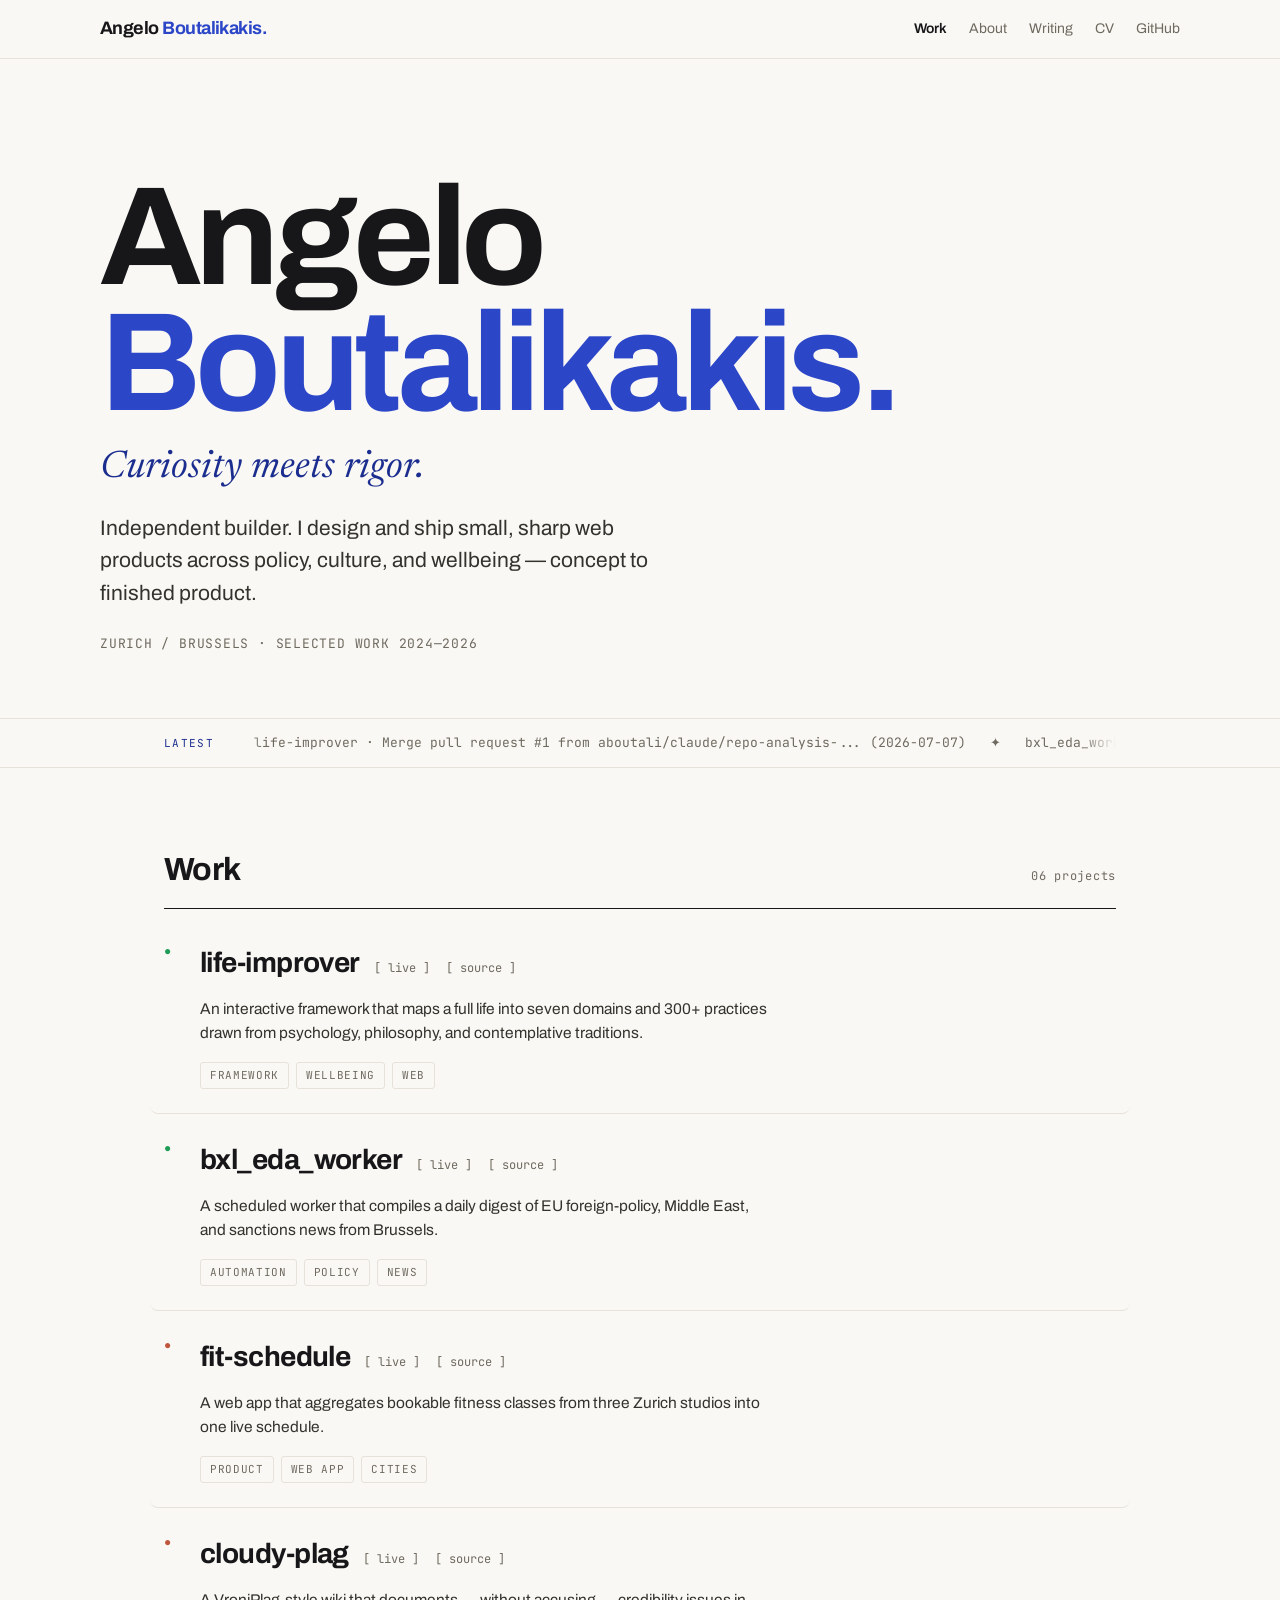
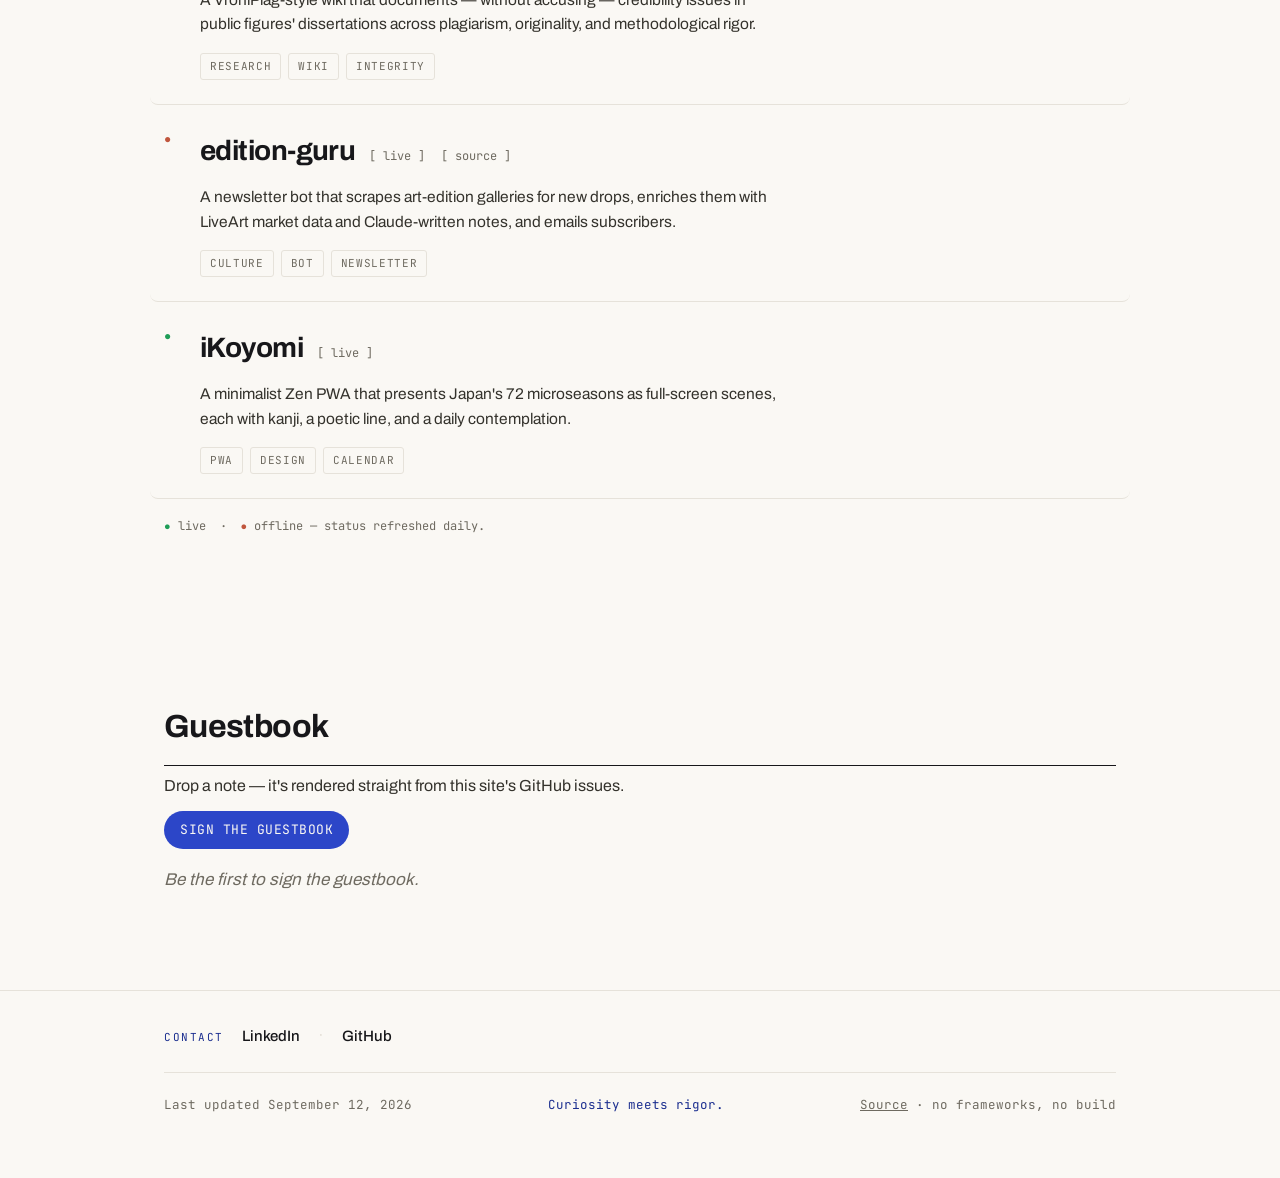
==== commit 080f778a: "Refresh index (status, activity, guestbook)" ====
--- a/index.html
+++ b/index.html
@@ -19,6 +19,7 @@
   <meta property="og:image" content="https://aboutali.github.io/brand/assets/og-image.png">
   <meta name="twitter:card" content="summary_large_image">
   <link rel="canonical" href="https://aboutali.github.io/">
+  <link rel="alternate" type="application/atom+xml" title="Writing — Angelo Boutalikakis" href="/writing/feed.xml">
 
   <!-- type: Archivo (Akzidenz-style grotesque) + Newsreader + JetBrains Mono — self-hosted, assets/fonts/ -->
   <link rel="preload" href="/assets/fonts/archivo-latin-var.woff2" as="font" type="font/woff2" crossorigin>
@@ -123,7 +124,7 @@
       <div class="inner">
         <span class="k" id="activity-label">Latest</span>
         <div class="ticker-wrap">
-          <span class="ticker" role="region" aria-label="Latest commits" tabindex="0"><!--ACTIVITY:BEGIN-->life-improver &middot; Merge pull request #1 from aboutali/claude/repo-analysis-... (2026-07-07) &nbsp;&nbsp;&#10022;&nbsp;&nbsp; bxl_eda_worker &middot; Daily digest: 2026-09-11 (2026-09-11) &nbsp;&nbsp;&#10022;&nbsp;&nbsp; fit-schedule &middot; Merge pull request #1 from aboutali/claude/repo-analysis-... (2026-07-07)<!--ACTIVITY:END--></span>
+          <span class="ticker" role="region" aria-label="Latest commits" tabindex="0"><!--ACTIVITY:BEGIN-->life-improver &middot; Merge pull request #1 from aboutali/claude/repo-analysis-... (2026-07-07) &nbsp;&nbsp;&#10022;&nbsp;&nbsp; bxl_eda_worker &middot; Daily digest: 2026-09-12 (2026-09-12) &nbsp;&nbsp;&#10022;&nbsp;&nbsp; fit-schedule &middot; Merge pull request #1 from aboutali/claude/repo-analysis-... (2026-07-07)<!--ACTIVITY:END--></span>
         </div>
       </div>
     </div>
@@ -236,7 +237,7 @@
         <a href="https://github.com/aboutali">GitHub</a>
       </div>
       <div class="row">
-        <span>Last updated <!--UPDATED:BEGIN-->September 11, 2026<!--UPDATED:END--></span>
+        <span>Last updated <!--UPDATED:BEGIN-->September 12, 2026<!--UPDATED:END--></span>
         <span class="tag">Curiosity meets rigor.</span>
         <span><a href="https://github.com/aboutali/aboutali.github.io">Source</a> · no frameworks, no build</span>
       </div>
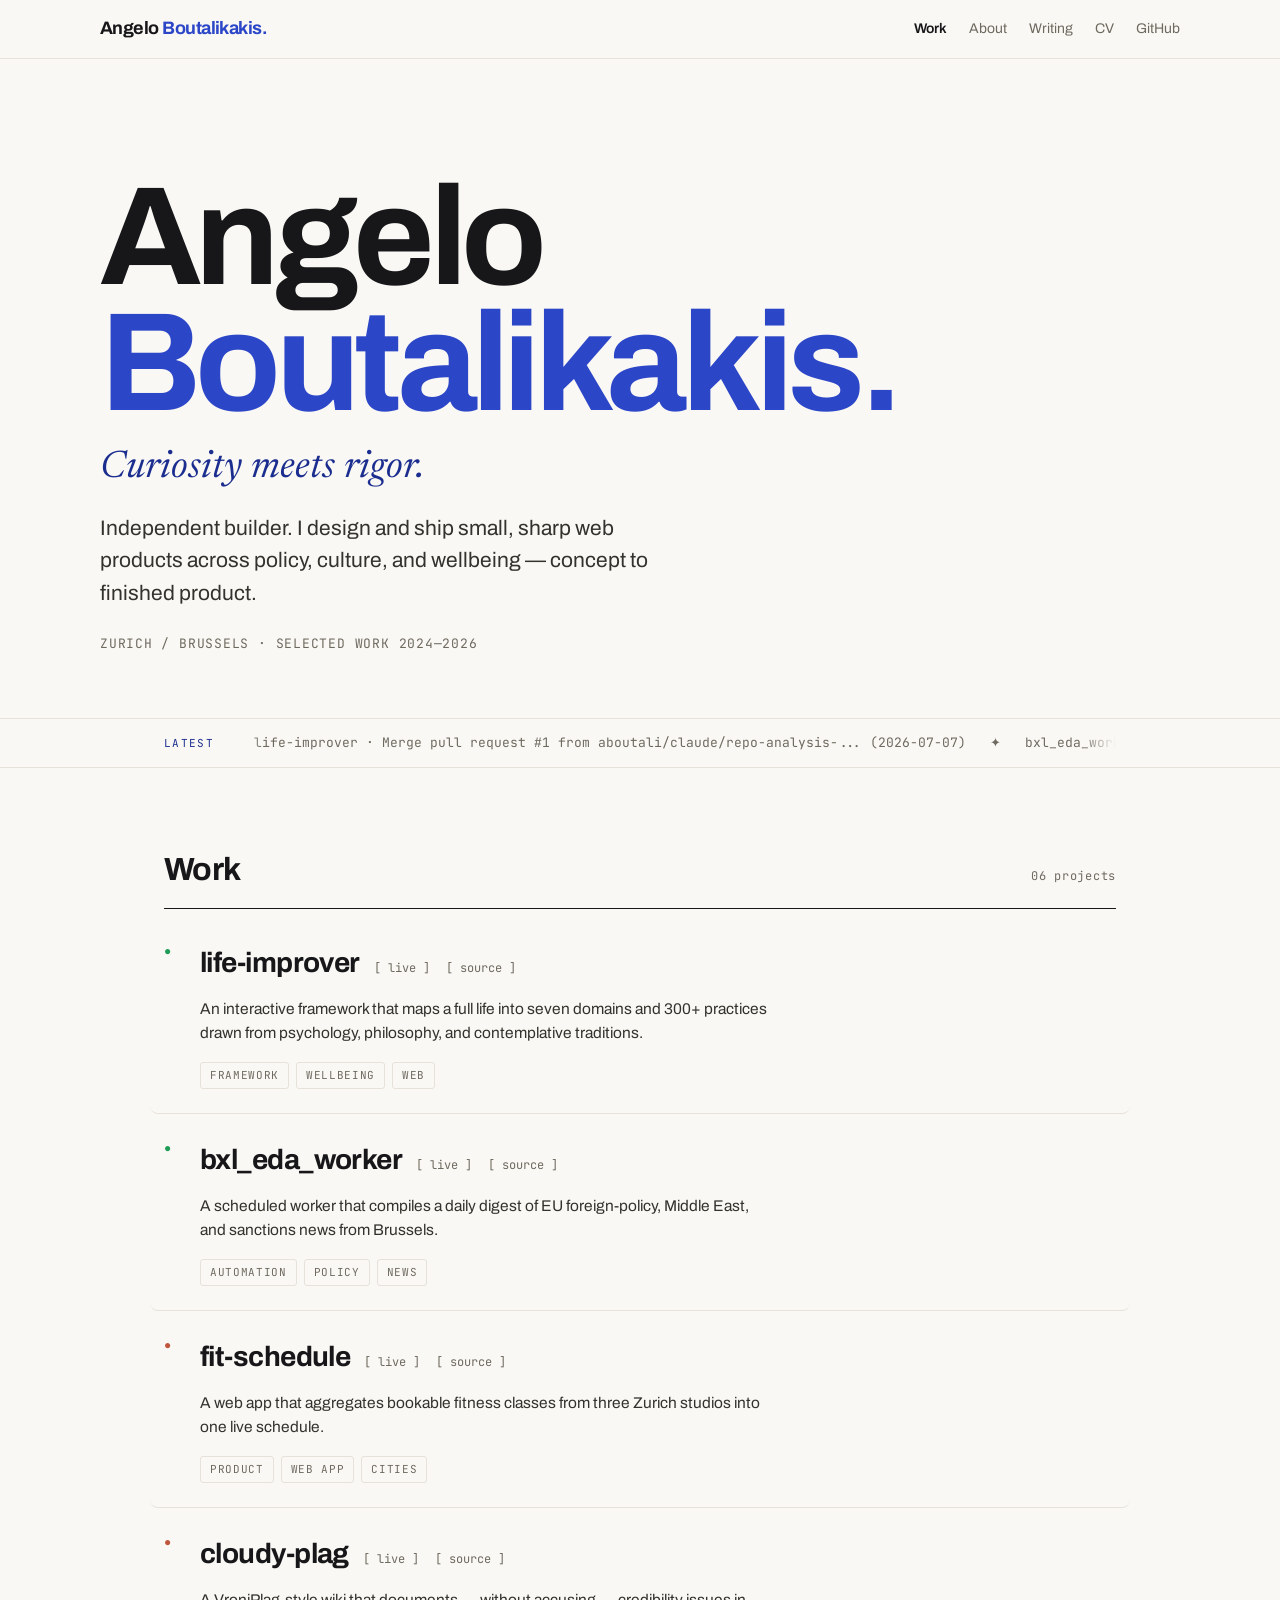
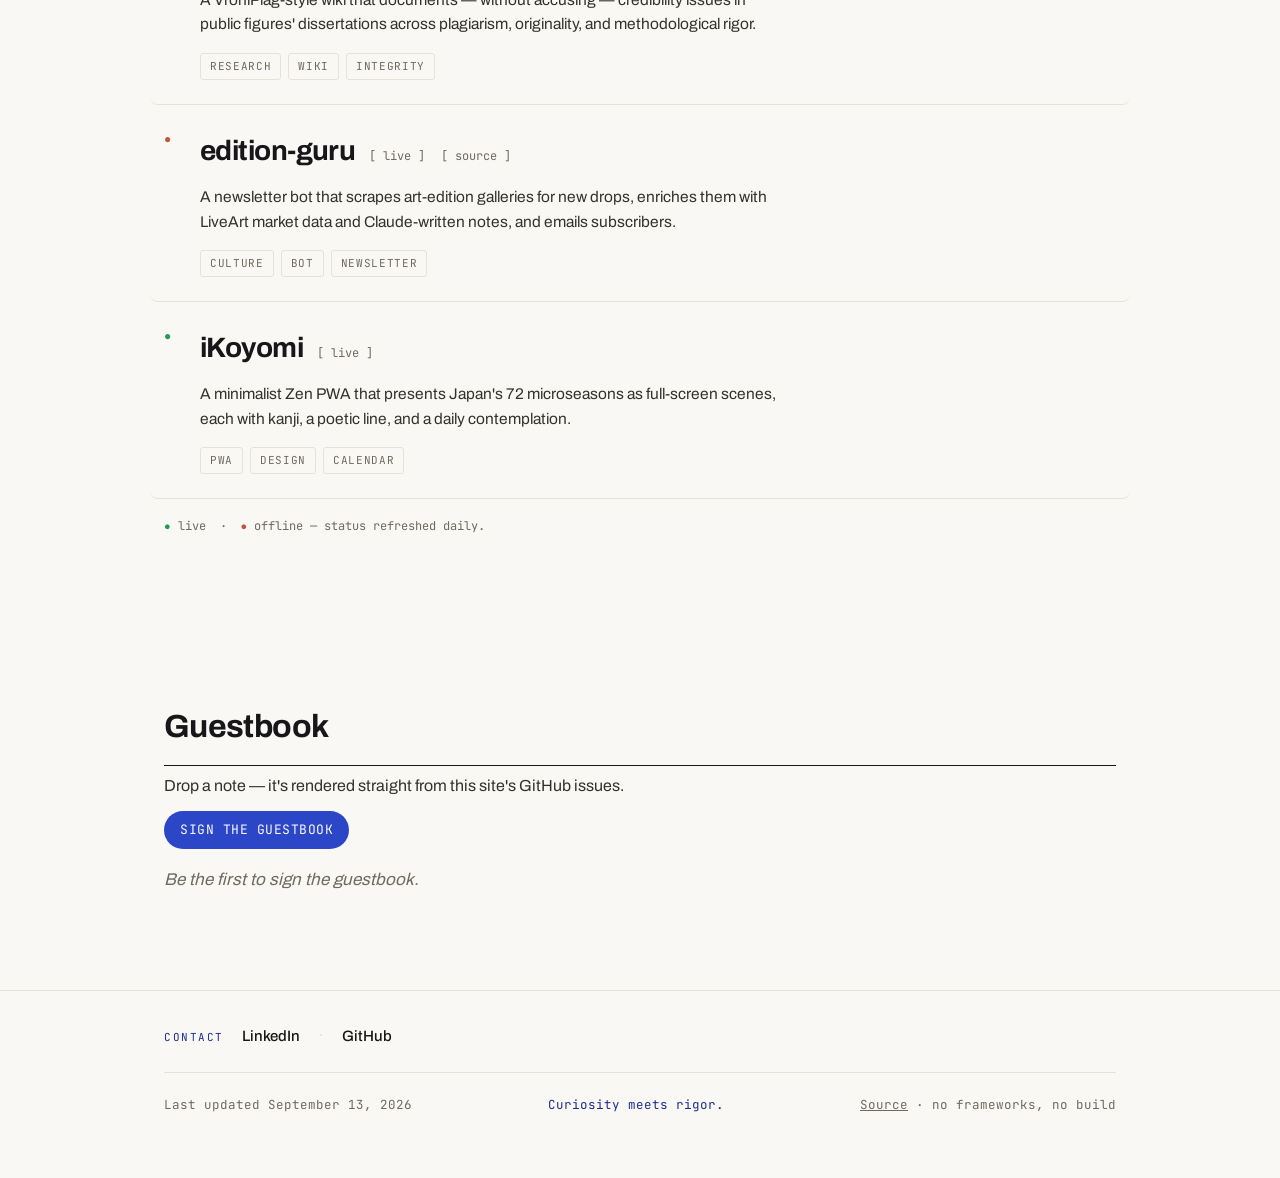
==== commit 9b9cd1fa: "Refresh index (status, activity, guestbook)" ====
--- a/index.html
+++ b/index.html
@@ -124,7 +124,7 @@
       <div class="inner">
         <span class="k" id="activity-label">Latest</span>
         <div class="ticker-wrap">
-          <span class="ticker" role="region" aria-label="Latest commits" tabindex="0"><!--ACTIVITY:BEGIN-->life-improver &middot; Merge pull request #1 from aboutali/claude/repo-analysis-... (2026-07-07) &nbsp;&nbsp;&#10022;&nbsp;&nbsp; bxl_eda_worker &middot; Daily digest: 2026-09-12 (2026-09-12) &nbsp;&nbsp;&#10022;&nbsp;&nbsp; fit-schedule &middot; Merge pull request #1 from aboutali/claude/repo-analysis-... (2026-07-07)<!--ACTIVITY:END--></span>
+          <span class="ticker" role="region" aria-label="Latest commits" tabindex="0"><!--ACTIVITY:BEGIN-->life-improver &middot; Merge pull request #1 from aboutali/claude/repo-analysis-... (2026-07-07) &nbsp;&nbsp;&#10022;&nbsp;&nbsp; bxl_eda_worker &middot; Daily digest: 2026-09-13 (2026-09-13) &nbsp;&nbsp;&#10022;&nbsp;&nbsp; fit-schedule &middot; Merge pull request #1 from aboutali/claude/repo-analysis-... (2026-07-07)<!--ACTIVITY:END--></span>
         </div>
       </div>
     </div>
@@ -237,7 +237,7 @@
         <a href="https://github.com/aboutali">GitHub</a>
       </div>
       <div class="row">
-        <span>Last updated <!--UPDATED:BEGIN-->September 12, 2026<!--UPDATED:END--></span>
+        <span>Last updated <!--UPDATED:BEGIN-->September 13, 2026<!--UPDATED:END--></span>
         <span class="tag">Curiosity meets rigor.</span>
         <span><a href="https://github.com/aboutali/aboutali.github.io">Source</a> · no frameworks, no build</span>
       </div>
